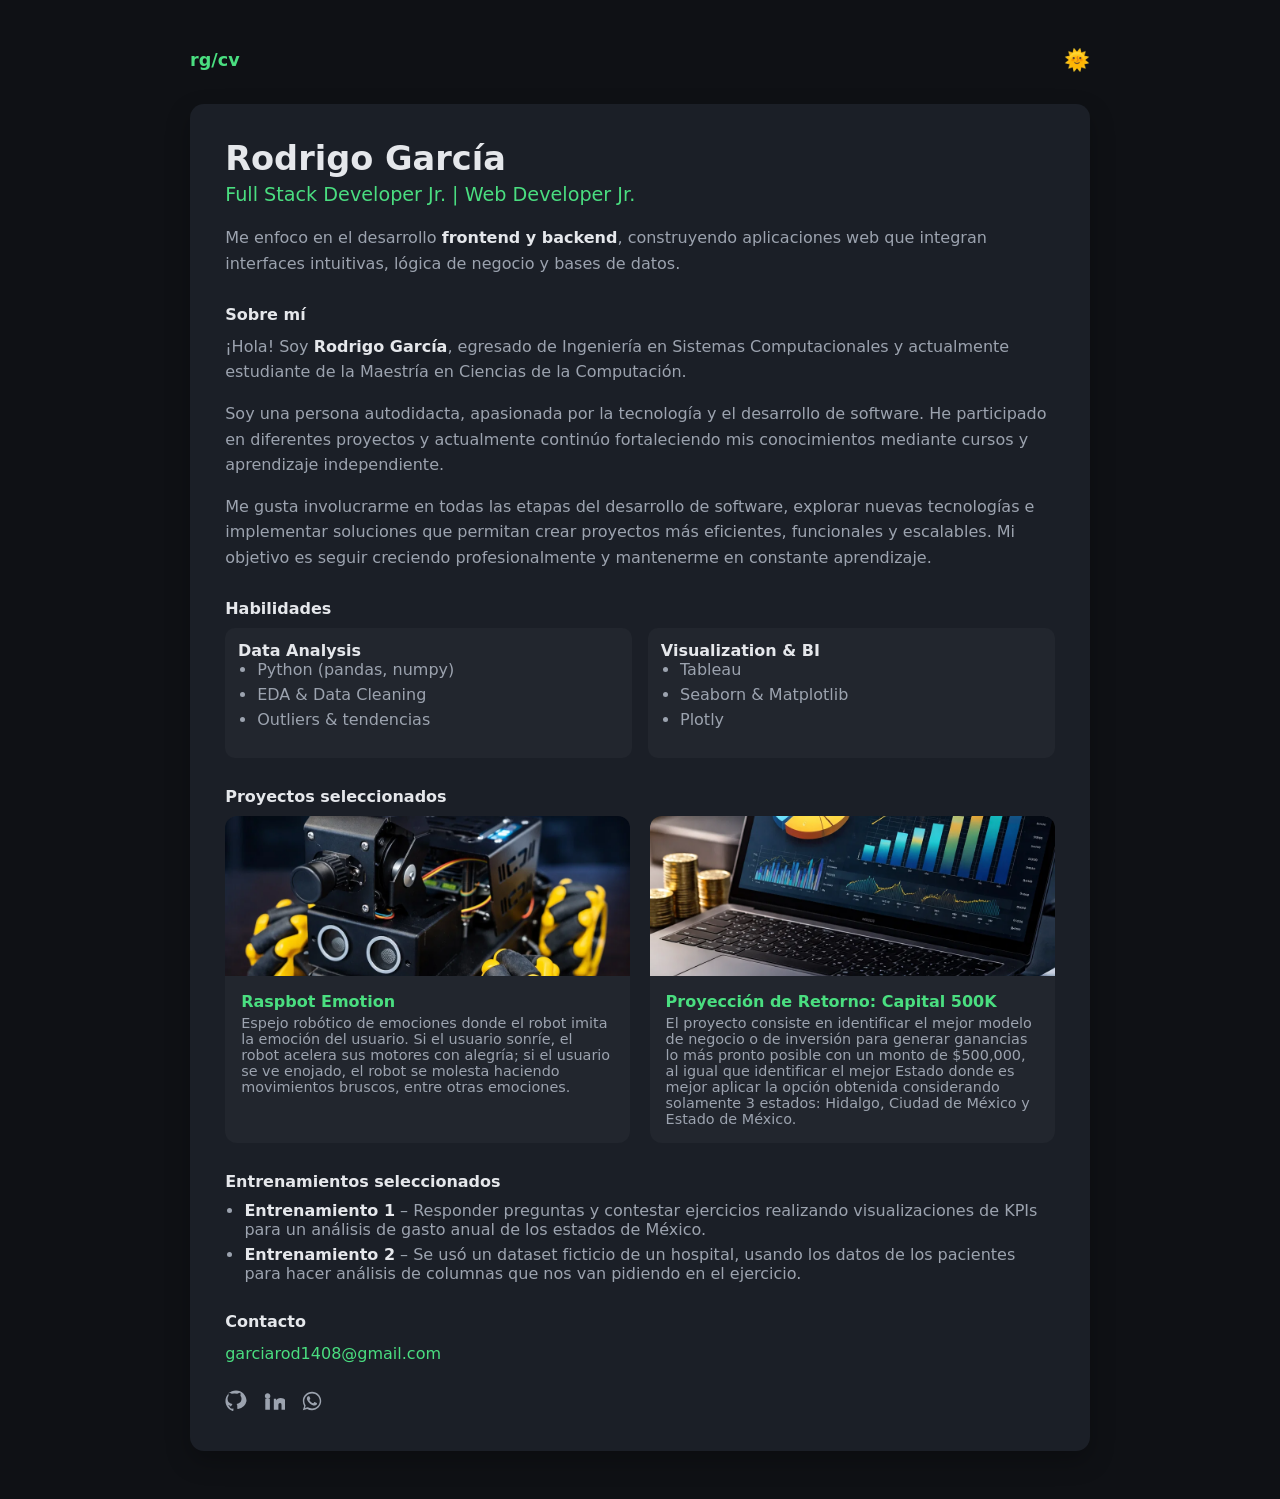
==== index.html @ 68fa9c9a "Creacion de carpeta assets" ====
<!DOCTYPE html>
<html lang="es">

<head>
    <meta charset="UTF-8" />
    <meta name="viewport" content="width=device-width, initial-scale=1.0" />
    <title>Rodrigo García | Data Analyst in training</title>
    <link rel="stylesheet" href="assets/css/style.css" />
</head>

<body data-theme="dark">
    <div class="container">

        <div class="topbar">
            <div class="brand"><a href="rodrigo_garcia_garcia_cv.pdf">rg/cv</a></div>
            <button class="theme-toggle" id="themeToggle" aria-label="Cambiar tema">🌞</button>
        </div>

        <div class="card">
            <h1>Rodrigo García</h1>
            <h2>Full Stack Developer Jr. | Web Developer Jr.</h2>

            <p>
                Me enfoco en el desarrollo <strong>frontend y backend</strong>, construyendo aplicaciones web que
                integran interfaces intuitivas, lógica de negocio y bases de datos.
            </p>

            <div class="section">
                <div class="section-title">Sobre mí</div>
                <p>
                    ¡Hola! Soy <strong>Rodrigo García</strong>, egresado de Ingeniería en Sistemas Computacionales y
                    actualmente estudiante de la Maestría en Ciencias de la Computación.
                </p>

                <p>
                    Soy una persona autodidacta, apasionada por la tecnología y el desarrollo de software. He
                    participado en diferentes proyectos y actualmente continúo fortaleciendo mis conocimientos mediante
                    cursos y aprendizaje independiente.
                </p>

                <p>
                    Me gusta involucrarme en todas las etapas del desarrollo de software, explorar nuevas tecnologías e
                    implementar soluciones que permitan crear proyectos más eficientes, funcionales y escalables. Mi
                    objetivo es seguir creciendo profesionalmente y mantenerme en constante aprendizaje.
                </p>
            </div>

            <div class="section">
                <div class="section-title">Habilidades</div>
                <div class="skills">
                    <div>
                        <strong>Data Analysis</strong>
                        <ul>
                            <li>Python (pandas, numpy)</li>
                            <li>EDA & Data Cleaning</li>
                            <li>Outliers & tendencias</li>
                        </ul>
                    </div>

                    <div>
                        <strong>Visualization & BI</strong>
                        <ul>
                            <li>Tableau</li>
                            <li>Seaborn & Matplotlib</li>
                            <li>Plotly</li>
                        </ul>
                    </div>
                </div>
            </div>

            <div class="section">
                <div class="section-title">Proyectos seleccionados</div>

                <!-- Grid de proyectos -->
                <div class="projects-grid">

                    <!-- PROYECTO 1 -->
                    <div class="project-card">
                        <div class="project-image">
                            <img src="img/raspbot_1.webp" alt="Raspbot Emotion">
                        </div>

                        <div class="project-content">
                            <div class="project-title">
                                <a href="raspbot_emotion.html">Raspbot Emotion</a>
                            </div>

                            <div class="project-description">
                                Espejo robótico de emociones donde el robot imita la emoción del usuario.
                                Si el usuario sonríe, el robot acelera sus motores con alegría; si el usuario se ve
                                enojado, el robot se molesta haciendo movimientos bruscos, entre otras emociones.
                            </div>
                        </div>
                    </div>

                    <!-- PROYECTO 2 -->
                    <div class="project-card">
                        <div class="project-image">
                            <img src="img/data_analyst_estado1.webp" alt="Proyección de Retorno: Capital 500K">
                        </div>

                        <div class="project-content">
                            <div class="project-title">
                                <a href="#">Proyección de Retorno: Capital 500K</a>
                            </div>

                            <div class="project-description">
                                El proyecto consiste en identificar el mejor modelo de negocio o de inversión para
                                generar ganancias lo más pronto posible con un monto de $500,000, al igual que identificar el
                                mejor Estado donde es mejor aplicar la opción obtenida considerando solamente 3 estados:
                                Hidalgo, Ciudad de México y Estado de México.
                            </div>
                        </div>
                    </div>

                </div>
            </div>

            <div class="section">
                <div class="section-title">Entrenamientos seleccionados</div>
                <ul>
                    <li>
                        <a href="./reportes/reporte_p1.pdf" target="_blank"><strong>Entrenamiento 1</strong></a> –
                        Responder preguntas y contestar ejercicios realizando visualizaciones de KPIs para un análisis de gasto
                        anual de los estados de México.
                    </li>
                    <li>
                        <a href="./reportes/reporte_p2.html" target="_blank"><strong>Entrenamiento 2</strong></a> – Se
                        usó un dataset ficticio de un hospital, usando los datos de los pacientes para hacer análisis de
                        columnas que nos van pidiendo en el ejercicio.
                    </li>
                </ul>
            </div>

            <div class="section">
                <div class="section-title">Contacto</div>
                <p>
                    <a href="mailto:garciarod1408@gmail.com">garciarod1408@gmail.com</a>
                </p>
            </div>

            <div class="icons">
                <!-- GitHub -->
                <a href="https://github.com/RodrigoGarcia96" target="_blank" aria-label="GitHub">
                    <svg viewBox="0 0 24 24" fill="currentColor">
                        <path
                            d="M12 .5C5.7.5.5 5.7.5 12c0 5.1 3.3 9.4 7.9 10.9.6.1.8-.3.8-.6v-2c-3.2.7-3.9-1.4-3.9-1.4-.5-1.2-1.2-1.5-1.2-1.5-1-.7.1-.7.1-.7 1.1.1 1.7 1.2 1.7 1.2 1 .1.8-.8 1.6-1.2.1-.7.4-1.2.7-1.5-2.6-.3-5.4-1.3-5.4-5.8 0-1.3.5-2.4 1.2-3.2-.1-.3-.5-1.6.1-3.3 0 0 1-.3 3.3 1.2a11.5 11.5 0 0 1 6 0c2.3-1.5 3.3-1.2 3.3-1.2.6 1.7.2 3 .1 3.3.8.8 1.2 1.9 1.2 3.2 0 4.5-2.8 5.5-5.4 5.8.4.3.8 1 .8 2v3c0 .3.2.7.8.6A11.5 11.5 0 0 0 23.5 12C23.5 5.7 18.3.5 12 .5z" />
                    </svg>
                </a>

                <!-- LinkedIn -->
                <a href="https://www.linkedin.com/in/rodrigo-garcía-423996321/" target="_blank" aria-label="LinkedIn">
                    <svg viewBox="0 0 24 24" fill="currentColor">
                        <path
                            d="M4.98 3.5C3.34 3.5 2 4.84 2 6.48c0 1.63 1.34 2.98 2.98 2.98A2.99 2.99 0 0 0 8 6.48C8 4.84 6.62 3.5 4.98 3.5zM2.5 21.5h5v-12h-5v12zM9.5 9.5h4.8v1.6h.1c.7-1.2 2.3-2.4 4.8-2.4 5.1 0 6 3.3 6 7.6v5.2h-5v-4.6c0-1.1 0-2.6-1.6-2.6s-1.8 1.2-1.8 2.5v4.7h-5v-12z" />
                    </svg>
                </a>

                <!-- WhatsApp -->
                <a href="https://wa.me/5535204328" target="_blank" aria-label="WhatsApp">
                    <svg viewBox="0 0 24 24" fill="currentColor">
                        <path
                            d="M12.04 2C6.53 2 2 6.48 2 11.98c0 1.93.5 3.82 1.45 5.5L2 22l4.66-1.4a10 10 0 0 0 5.38 1.46c5.5 0 10.02-4.48 10.02-9.98C22.06 6.48 17.54 2 12.04 2zm0 18.18c-1.64 0-3.25-.43-4.66-1.25l-.33-.2-2.76.83.83-2.68-.21-.34a8.2 8.2 0 0 1-1.3-4.56c0-4.55 3.77-8.26 8.43-8.26 4.66 0 8.43 3.71 8.43 8.26s-3.77 8.2-8.43 8.2zm4.86-6.17c-.27-.14-1.6-.79-1.85-.88-.25-.09-.43-.14-.61.14-.18.27-.7.88-.86 1.06-.16.18-.32.2-.6.07-.27-.14-1.15-.42-2.19-1.34-.81-.72-1.35-1.6-1.51-1.87-.16-.27-.02-.42.12-.56.12-.12.27-.32.41-.48.14-.16.18-.27.27-.45.09-.18.05-.34-.02-.48-.07-.14-.61-1.47-.84-2.01-.22-.53-.44-.46-.61-.47h-.52c-.18 0-.48.07-.73.34-.25.27-.95.93-.95 2.27s.97 2.64 1.1 2.82c.14.18 1.91 2.92 4.63 4.09.65.28 1.16.45 1.56.58.66.21 1.27.18 1.75.11.53-.08 1.6-.65 1.83-1.27.23-.61.23-1.14.16-1.27-.07-.14-.25-.2-.52-.34z" />
                    </svg>
                </a>
            </div>
        </div>

    </div>

    <script src="/assets/js/script.js"></script>
</body>

</html>
---- assets/css/style.css ----
:root {
    --bg: #0f1115;
    --card: #1b1f27;
    --text: #e5e7eb;
    --muted: #9ca3af;
    --accent: #60a5fa;
}

[data-theme="light"] {
    --bg: #f5f7fb;
    --card: #ffffff;
    --text: #111827;
    --muted: #6b7280;
    --accent: #2563eb;
}

* {
    box-sizing: border-box;
    margin: 0;
    padding: 0;
    font-family: system-ui, -apple-system, BlinkMacSystemFont, sans-serif;
}

body {
    background: var(--bg);
    color: var(--text);
    min-height: 100vh;
    display: flex;
    justify-content: center;
    padding: 3rem 1rem;
    transition: background 0.3s, color 0.3s;
}

.container {
    width: 100%;
    max-width: 900px;
}

.topbar {
    display: flex;
    justify-content: space-between;
    align-items: center;
    margin-bottom: 2rem;
}

.brand {
    font-weight: 600;
    font-size: 1.1rem;
}

.theme-toggle {
    cursor: pointer;
    border: none;
    background: transparent;
    color: var(--text);
    font-size: 1.3rem;
}

.card {
    background: var(--card);
    border-radius: 14px;
    padding: 2.2rem;
    box-shadow: 0 10px 25px rgba(0, 0, 0, 0.25);
    transition: background 0.3s;
}

h1 {
    font-size: 2.1rem;
    margin-bottom: 0.3rem;
}

h2 {
    font-size: 1.2rem;
    font-weight: 500;
    color: #4ade80;
    margin-bottom: 1.2rem;
}

p {
    color: var(--muted);
    line-height: 1.6;
    margin-bottom: 1rem;
}

.section {
    margin-top: 1.8rem;
}

.section-title {
    font-weight: 600;
    margin-bottom: 0.6rem;
}

ul {
    margin-left: 1.2rem;
    margin-bottom: 1rem;
}

li {
    margin-bottom: 0.4rem;
    color: var(--muted);
}

strong {
    color: var(--text);
}

/* ----------------------------- */
/* CAMBIO 1: Color verde para links */
/* Se cambió el color de los enlaces a un verde claro estético */
/* ----------------------------- */

a {
    color: #4ade80;
    text-decoration: none;
}

a:hover {
    text-decoration: underline;
}

/* ----------------------------- */
/* CAMBIO 2: Grid para proyectos */
/* Permite mostrar proyectos como tarjetas */
/* ----------------------------- */

.projects-grid {
    display: grid;
    grid-template-columns: repeat(auto-fit, minmax(260px, 1fr));
    gap: 1.2rem;
}

/* ----------------------------- */
/* CAMBIO 3: Card de proyecto */
/* Diseño estilo "target" similar a blogs o portfolios */
/* ----------------------------- */

.project-card {
    background: rgba(255, 255, 255, 0.03);
    border-radius: 12px;
    overflow: hidden;
    transition: transform 0.2s ease, box-shadow 0.2s ease;
}

.project-card:hover {
    transform: translateY(-4px);
    box-shadow: 0 10px 20px rgba(0, 0, 0, 0.25);
}

/* ----------------------------- */
/* CAMBIO 4: Imagen del proyecto */
/* Imagen en la parte superior de la tarjeta */
/* ----------------------------- */

.project-image img {
    width: 100%;
    height: 160px;
    object-fit: cover;
    display: block;
}

/* ----------------------------- */
/* CAMBIO 5: Contenido del proyecto */
/* Espaciado interno del texto */
/* ----------------------------- */

.project-content {
    padding: 1rem;
}

.project-title {
    font-weight: 600;
    margin-bottom: 0.3rem;
}

.project-description {
    font-size: 0.9rem;
    color: var(--muted);
}

.skills {
    display: grid;
    grid-template-columns: repeat(auto-fit, minmax(220px, 1fr));
    gap: 1rem;
}

.skills div {
    background: rgba(255, 255, 255, 0.03);
    padding: 0.8rem;
    border-radius: 10px;
}

.icons {
    display: flex;
    gap: 1rem;
    margin-top: 1.5rem;
}

.icons a {
    color: var(--muted);
    transition: color 0.2s;
}

.icons a:hover {
    color: var(--accent);
}

svg {
    width: 22px;
    height: 22px;
}
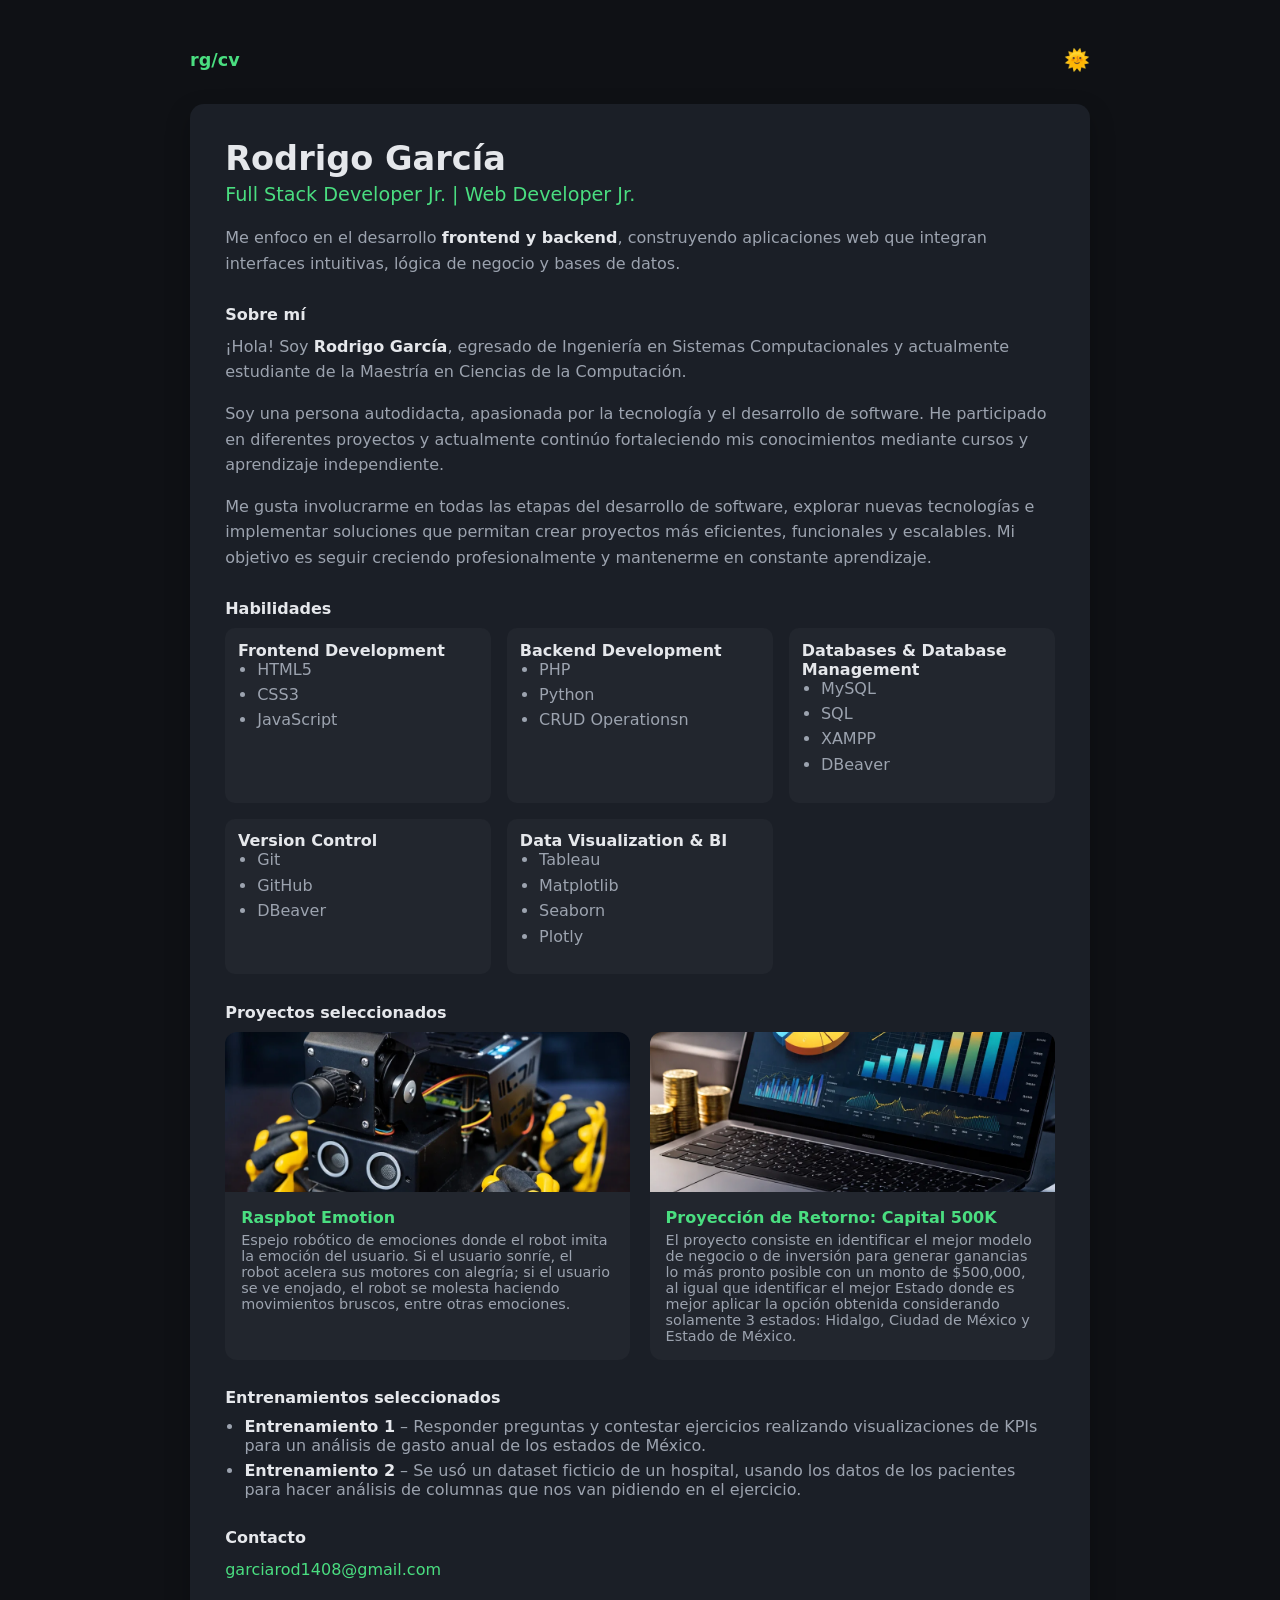
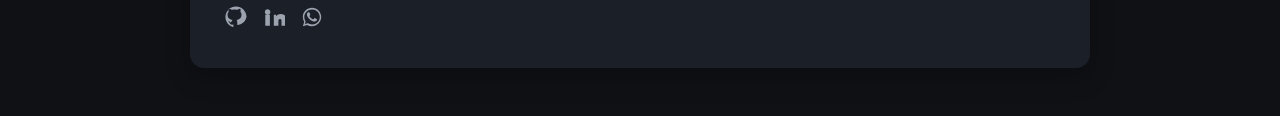
==== commit 85601495: "Restructuración de la sección de habilidades" ====
--- a/index.html
+++ b/index.html
@@ -49,22 +49,53 @@
                 <div class="section-title">Habilidades</div>
                 <div class="skills">
                     <div>
-                        <strong>Data Analysis</strong>
-                        <ul>
-                            <li>Python (pandas, numpy)</li>
-                            <li>EDA & Data Cleaning</li>
-                            <li>Outliers & tendencias</li>
-                        </ul>
-                    </div>
-
-                    <div>
-                        <strong>Visualization & BI</strong>
+                        <strong>Frontend Development</strong>
+                        <ul>
+                            <li>HTML5</li>
+                            <li>CSS3</li>
+                            <li>JavaScript</li>
+                        </ul>
+                    </div>
+
+                    <div>
+                        <strong>Backend Development</strong>
+                        <ul>
+                            <li>PHP</li>
+                            <li>Python</li>
+                            <li>CRUD Operationsn</li>
+                          <!--  <li>APIs REST</li>  Aprender -->
+                        </ul>
+                    </div>
+
+                    <div>
+                        <strong>Databases & Database Management </strong>
+                        <ul>
+                            <li>MySQL</li>
+                            <li>SQL</li>
+                            <li>XAMPP</li>
+                            <li>DBeaver</li>
+                        </ul>
+                    </div>
+
+                    <div>
+                        <strong>Version Control </strong>
+                        <ul>
+                            <li>Git</li>
+                            <li>GitHub</li>
+                            <li>DBeaver</li>
+                        </ul>
+                    </div>
+
+                    <div>
+                        <strong>Data Visualization & BI </strong>
                         <ul>
                             <li>Tableau</li>
-                            <li>Seaborn & Matplotlib</li>
+                            <li>Matplotlib</li>
+                            <li>Seaborn</li>
                             <li>Plotly</li>
                         </ul>
                     </div>
+
                 </div>
             </div>
 
@@ -168,7 +199,7 @@
 
     </div>
 
-    <script src="/assets/js/script.js"></script>
+    <script src="assets/js/script.js"></script>
 </body>
 
 </html>
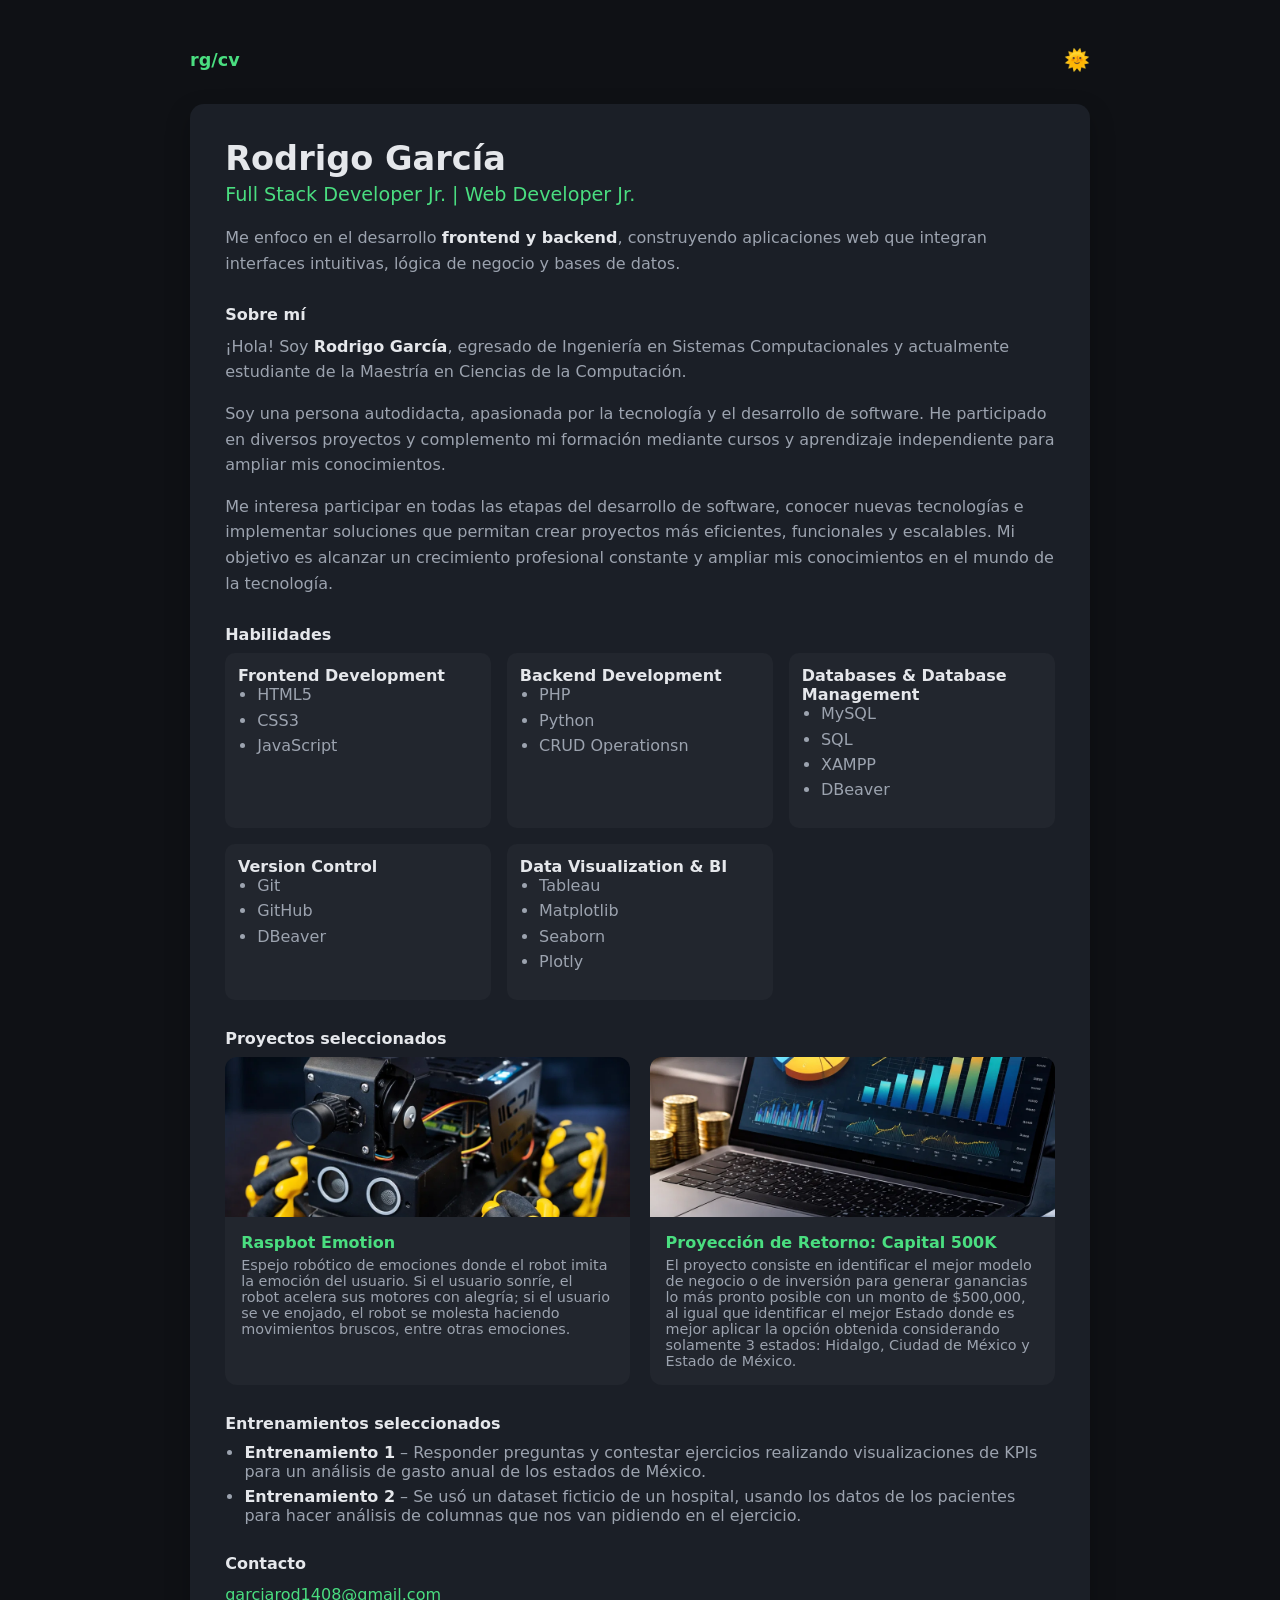
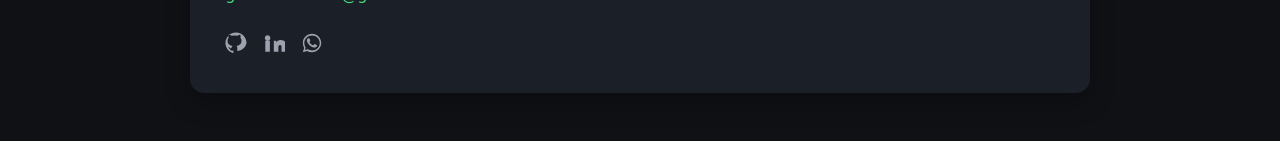
==== commit 06517407: "Subir" ====
--- a/index.html
+++ b/index.html
@@ -4,7 +4,7 @@
 <head>
     <meta charset="UTF-8" />
     <meta name="viewport" content="width=device-width, initial-scale=1.0" />
-    <title>Rodrigo García | Data Analyst in training</title>
+    <title>Rodrigo García | Systems Engineer & Developer</title>
     <link rel="stylesheet" href="assets/css/style.css" />
 </head>
 
@@ -34,14 +34,15 @@
 
                 <p>
                     Soy una persona autodidacta, apasionada por la tecnología y el desarrollo de software. He
-                    participado en diferentes proyectos y actualmente continúo fortaleciendo mis conocimientos mediante
-                    cursos y aprendizaje independiente.
-                </p>
-
-                <p>
-                    Me gusta involucrarme en todas las etapas del desarrollo de software, explorar nuevas tecnologías e
+                    participado en diversos proyectos y complemento mi formación mediante cursos y aprendizaje
+                    independiente para ampliar mis conocimientos.
+                </p>
+
+                <p>
+                    Me interesa participar en todas las etapas del desarrollo de software, conocer nuevas tecnologías e
                     implementar soluciones que permitan crear proyectos más eficientes, funcionales y escalables. Mi
-                    objetivo es seguir creciendo profesionalmente y mantenerme en constante aprendizaje.
+                    objetivo es alcanzar un crecimiento profesional constante y ampliar mis conocimientos en el mundo de
+                    la tecnología.
                 </p>
             </div>
 
@@ -63,7 +64,7 @@
                             <li>PHP</li>
                             <li>Python</li>
                             <li>CRUD Operationsn</li>
-                          <!--  <li>APIs REST</li>  Aprender -->
+                            <!--  <li>APIs REST</li>  Aprender -->
                         </ul>
                     </div>
 
@@ -137,7 +138,8 @@
 
                             <div class="project-description">
                                 El proyecto consiste en identificar el mejor modelo de negocio o de inversión para
-                                generar ganancias lo más pronto posible con un monto de $500,000, al igual que identificar el
+                                generar ganancias lo más pronto posible con un monto de $500,000, al igual que
+                                identificar el
                                 mejor Estado donde es mejor aplicar la opción obtenida considerando solamente 3 estados:
                                 Hidalgo, Ciudad de México y Estado de México.
                             </div>
@@ -152,7 +154,8 @@
                 <ul>
                     <li>
                         <a href="./reportes/reporte_p1.pdf" target="_blank"><strong>Entrenamiento 1</strong></a> –
-                        Responder preguntas y contestar ejercicios realizando visualizaciones de KPIs para un análisis de gasto
+                        Responder preguntas y contestar ejercicios realizando visualizaciones de KPIs para un análisis
+                        de gasto
                         anual de los estados de México.
                     </li>
                     <li>
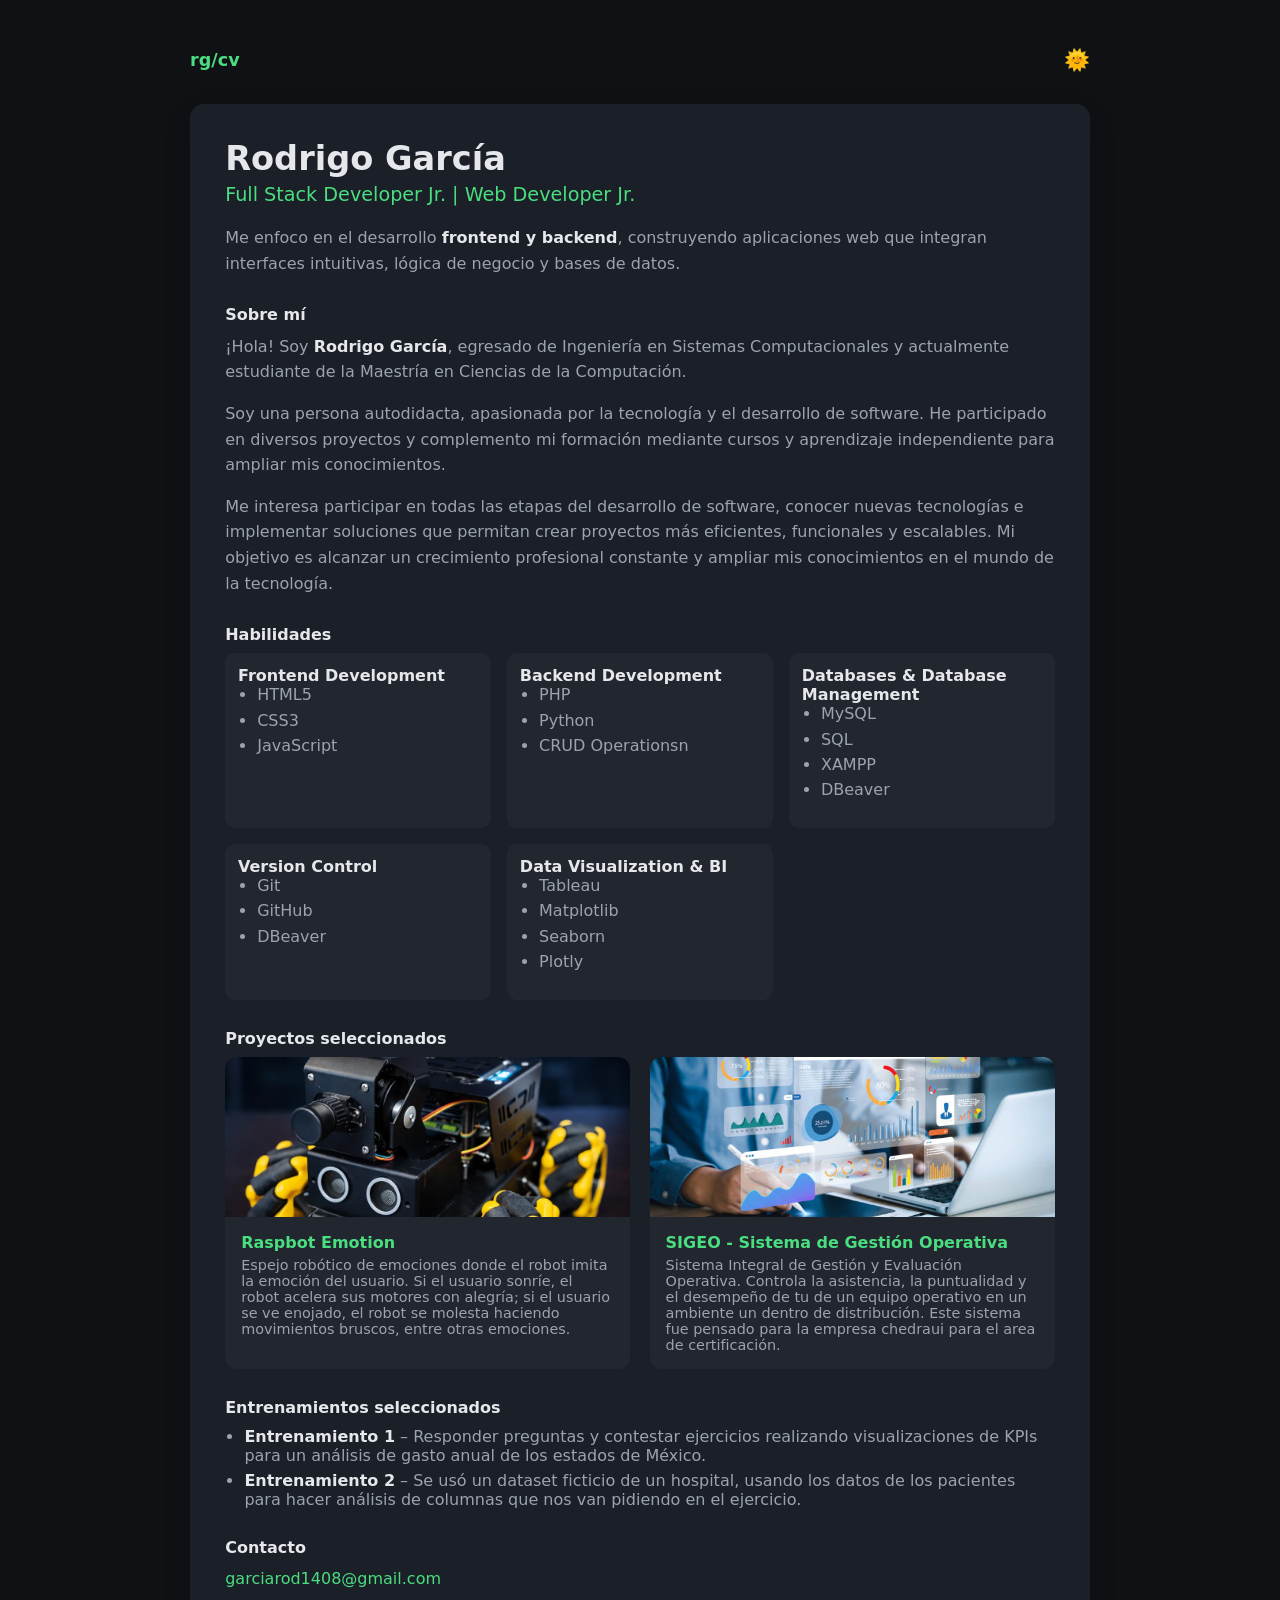
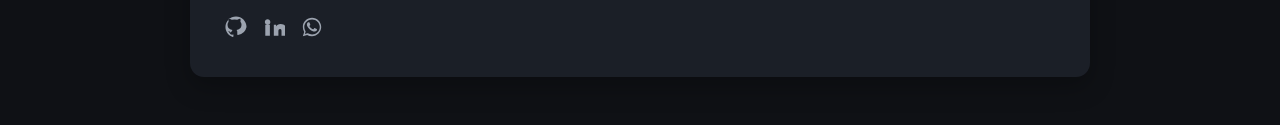
==== commit edb50c5f: "Implementación de proyecto SIGEO" ====
--- a/index.html
+++ b/index.html
@@ -128,20 +128,18 @@
                     <!-- PROYECTO 2 -->
                     <div class="project-card">
                         <div class="project-image">
-                            <img src="img/data_analyst_estado1.webp" alt="Proyección de Retorno: Capital 500K">
+                            <img src="img/sistma.jpg" alt="SIGEO">
                         </div>
 
                         <div class="project-content">
                             <div class="project-title">
-                                <a href="#">Proyección de Retorno: Capital 500K</a>
+                                <a href="#">SIGEO - Sistema de Gestión Operativa</a>
                             </div>
 
                             <div class="project-description">
-                                El proyecto consiste en identificar el mejor modelo de negocio o de inversión para
-                                generar ganancias lo más pronto posible con un monto de $500,000, al igual que
-                                identificar el
-                                mejor Estado donde es mejor aplicar la opción obtenida considerando solamente 3 estados:
-                                Hidalgo, Ciudad de México y Estado de México.
+                                Sistema Integral de Gestión y Evaluación Operativa. Controla la asistencia, la
+                                puntualidad y el desempeño de tu de un equipo operativo en un ambiente un dentro de distribución.
+                                Este sistema fue pensado para la empresa chedraui para el area de certificación.
                             </div>
                         </div>
                     </div>
